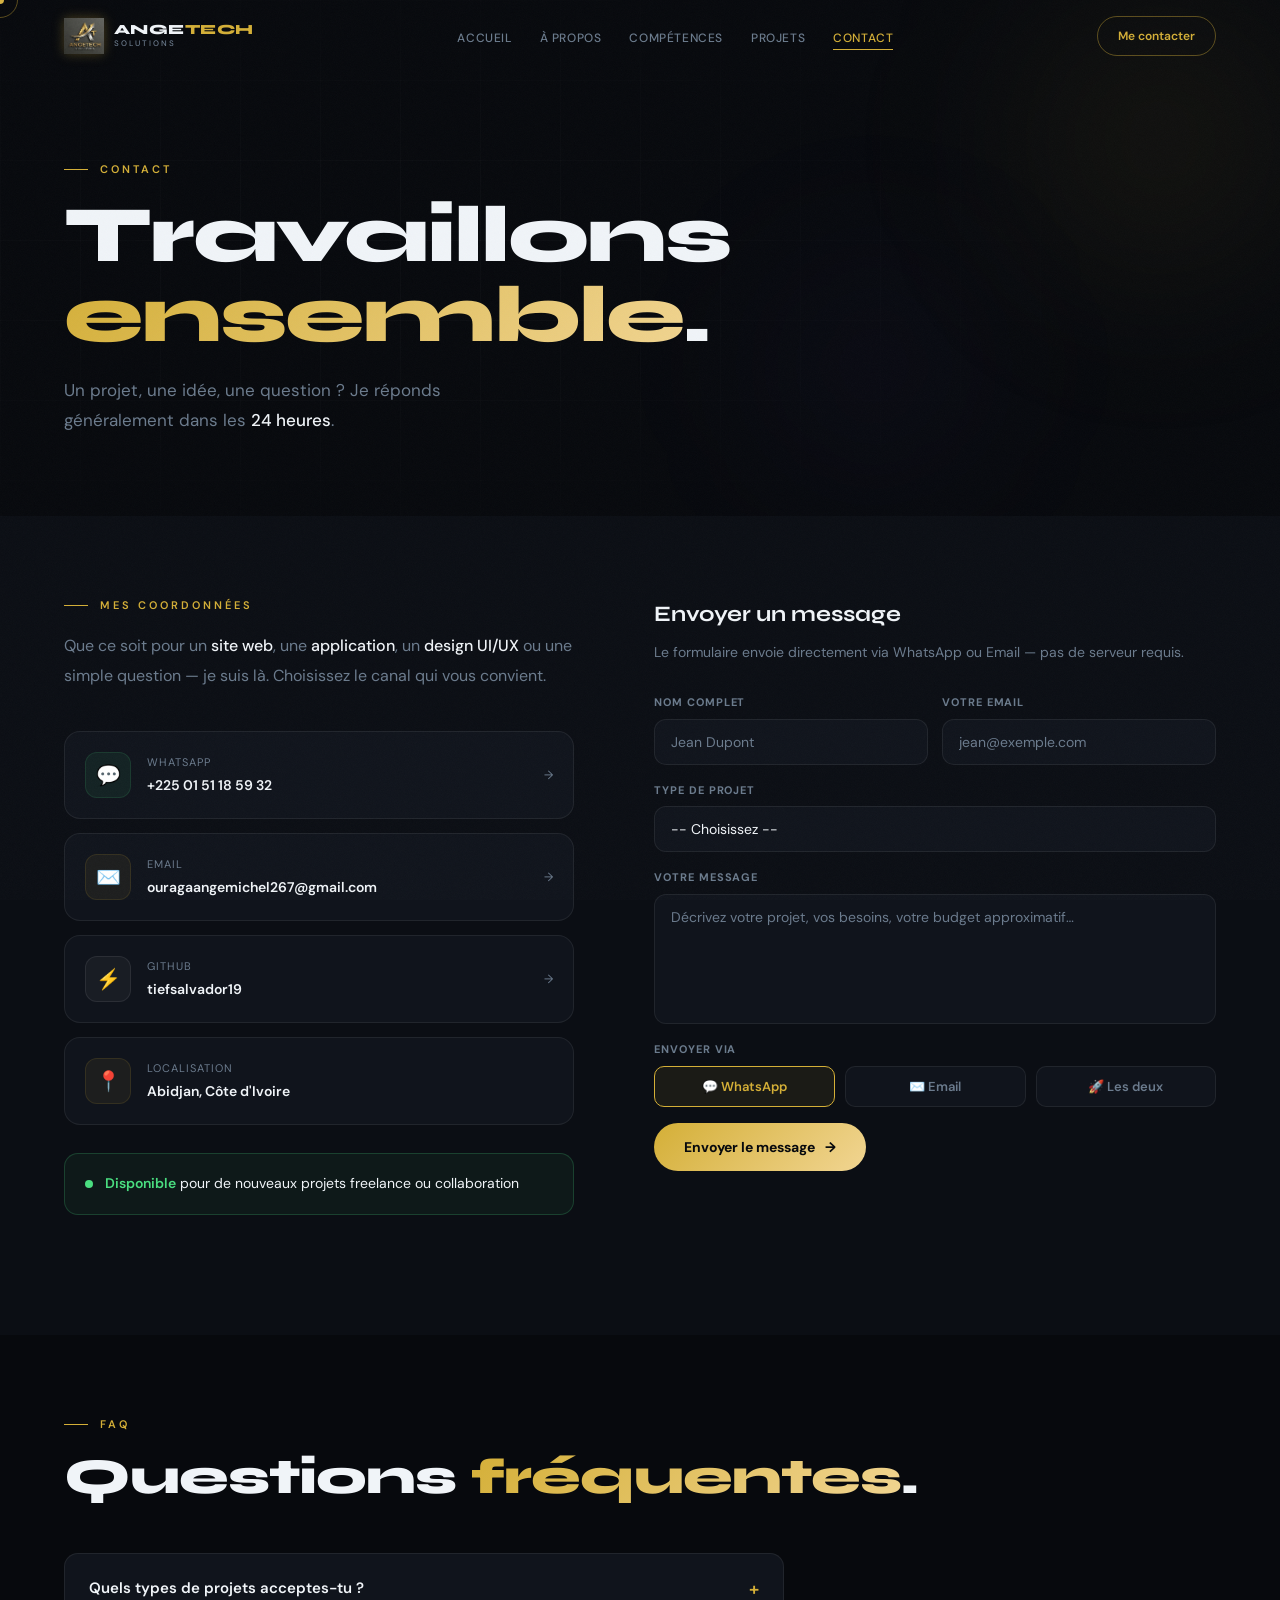
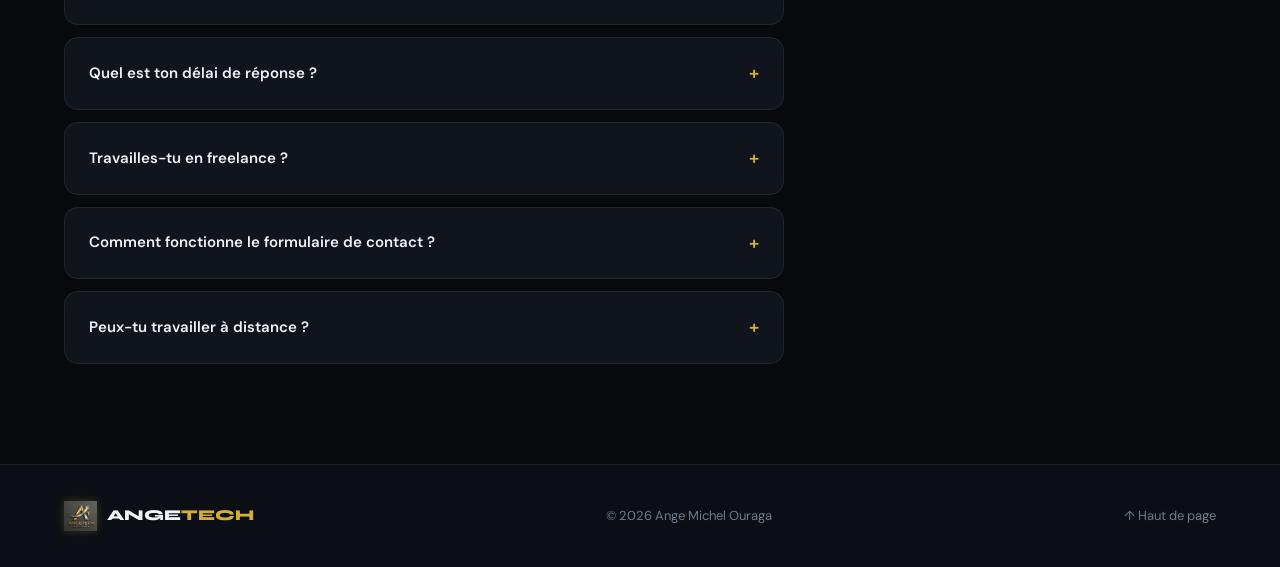
==== contact.html @ b08fa291 "Add files via upload" ====
<!DOCTYPE html>
<html lang="fr">

<head>
  <meta charset="UTF-8">
  <meta name="viewport" content="width=device-width, initial-scale=1.0">
  <title>Contact — ANGE TECH SOLUTIONS</title>
  <link rel="preconnect" href="https://fonts.googleapis.com">
  <link
    href="https://fonts.googleapis.com/css2?family=Syne:wght@400;600;700;800&family=DM+Sans:wght@300;400;500&display=swap"
    rel="stylesheet">
  <link rel="stylesheet" href="shared.css">
  <style>
    .contact-main {
      padding: 80px 5% 120px;
      background: var(--bg2)
    }

    .contact-layout {
      display: grid;
      grid-template-columns: 1fr 1.1fr;
      gap: 80px;
      align-items: start
    }

    .contact-info-txt {
      font-size: 16px;
      color: var(--muted);
      line-height: 1.9;
      margin-bottom: 40px
    }

    .contact-info-txt strong {
      color: var(--txt);
      font-weight: 500
    }

    .contact-cards {
      display: flex;
      flex-direction: column;
      gap: 14px
    }

    .contact-card {
      display: flex;
      align-items: center;
      gap: 16px;
      padding: 20px;
      background: var(--surface);
      border: 1px solid var(--border);
      border-radius: 16px;
      text-decoration: none;
      cursor: none;
      transition: border-color .3s, transform .3s var(--ease), background .3s
    }

    .contact-card:hover {
      border-color: rgba(212, 175, 55, .3);
      background: rgba(212, 175, 55, .04);
      transform: translateX(6px)
    }

    .contact-card-icon {
      width: 46px;
      height: 46px;
      border-radius: 12px;
      background: rgba(212, 175, 55, .07);
      border: 1px solid rgba(212, 175, 55, .12);
      display: flex;
      align-items: center;
      justify-content: center;
      font-size: 20px;
      flex-shrink: 0
    }

    .contact-card-icon.wa {
      background: rgba(74, 222, 128, .07);
      border-color: rgba(74, 222, 128, .12)
    }

    .contact-card-icon.gh {
      background: rgba(255, 255, 255, .04);
      border-color: rgba(255, 255, 255, .08)
    }

    .contact-card-label {
      font-size: 11px;
      text-transform: uppercase;
      letter-spacing: 1px;
      color: var(--muted);
      margin-bottom: 2px
    }

    .contact-card-value {
      font-size: 14px;
      font-weight: 600;
      color: var(--txt)
    }

    .contact-card-arrow {
      margin-left: auto;
      color: var(--muted);
      font-size: 12px;
      transition: transform .3s, color .3s
    }

    .contact-card:hover .contact-card-arrow {
      transform: translateX(4px);
      color: var(--gold)
    }

    .avail-banner {
      margin-top: 28px;
      padding: 18px 20px;
      background: rgba(74, 222, 128, .05);
      border: 1px solid rgba(74, 222, 128, .2);
      border-radius: 14px;
      display: flex;
      align-items: center;
      gap: 12px
    }

    .avail-dot {
      width: 8px;
      height: 8px;
      border-radius: 50%;
      background: #4ade80;
      flex-shrink: 0;
      animation: pulse 2s ease infinite
    }

    .avail-txt {
      font-size: 14px;
      color: var(--txt)
    }

    .avail-txt span {
      color: #4ade80;
      font-weight: 600
    }

    .form-title {
      font-family: var(--font-h);
      font-size: 22px;
      font-weight: 700;
      color: var(--txt);
      margin-bottom: 8px
    }

    .form-sub {
      font-size: 14px;
      color: var(--muted);
      margin-bottom: 28px
    }

    .contact-form {
      display: flex;
      flex-direction: column;
      gap: 16px
    }

    .form-row {
      display: grid;
      grid-template-columns: 1fr 1fr;
      gap: 14px
    }

    .form-group {
      display: flex;
      flex-direction: column;
      gap: 7px
    }

    .form-group label {
      font-size: 11px;
      font-weight: 700;
      letter-spacing: .9px;
      text-transform: uppercase;
      color: var(--muted)
    }

    .form-group input,
    .form-group textarea,
    .form-group select {
      background: var(--surface);
      border: 1px solid var(--border);
      border-radius: 12px;
      padding: 13px 16px;
      color: var(--txt);
      font-family: var(--font-b);
      font-size: 14px;
      outline: none;
      resize: none;
      -webkit-appearance: none;
      transition: border-color .3s, box-shadow .3s, background .3s
    }

    .form-group input::placeholder,
    .form-group textarea::placeholder {
      color: var(--muted)
    }

    .form-group input:focus,
    .form-group textarea:focus,
    .form-group select:focus {
      border-color: var(--gold);
      box-shadow: 0 0 0 3px rgba(212, 175, 55, .07);
      background: rgba(212, 175, 55, .015)
    }

    .form-group textarea {
      height: 130px
    }

    .form-group select option {
      background: var(--surface);
      color: var(--txt)
    }

    .send-via {
      display: flex;
      gap: 10px;
      flex-wrap: wrap
    }

    .via-btn {
      flex: 1;
      min-width: 100px;
      display: flex;
      align-items: center;
      justify-content: center;
      gap: 7px;
      padding: 11px 14px;
      border: 1px solid var(--border);
      border-radius: 10px;
      background: var(--surface);
      color: var(--muted);
      font-size: 13px;
      font-weight: 600;
      cursor: none;
      transition: all .25s;
      font-family: var(--font-b)
    }

    .via-btn.active {
      border-color: var(--gold);
      background: rgba(212, 175, 55, .08);
      color: var(--gold)
    }

    .via-btn:hover {
      border-color: rgba(212, 175, 55, .35);
      color: var(--txt)
    }

    .btn-submit {
      display: inline-flex;
      align-items: center;
      gap: 10px;
      padding: 15px 30px;
      border: none;
      background: linear-gradient(135deg, var(--gold), var(--gold2));
      color: var(--bg);
      font-family: var(--font-b);
      font-size: 14px;
      font-weight: 700;
      border-radius: 100px;
      cursor: none;
      align-self: flex-start;
      transition: transform .3s var(--ease), box-shadow .3s
    }

    .btn-submit:hover {
      transform: translateY(-3px);
      box-shadow: 0 14px 40px rgba(212, 175, 55, .35)
    }

    .btn-submit:disabled {
      opacity: .7;
      transform: none
    }

    .faq-section {
      padding: 80px 5% 100px;
      background: var(--bg)
    }

    .faq-list {
      display: flex;
      flex-direction: column;
      gap: 12px;
      margin-top: 48px;
      max-width: 720px
    }

    .faq-item {
      background: var(--surface);
      border: 1px solid var(--border);
      border-radius: 14px;
      overflow: hidden;
      transition: border-color .3s
    }

    .faq-item:hover {
      border-color: rgba(212, 175, 55, .18)
    }

    .faq-q {
      display: flex;
      align-items: center;
      justify-content: space-between;
      padding: 20px 24px;
      font-size: 15px;
      font-weight: 600;
      color: var(--txt);
      cursor: none;
      gap: 16px
    }

    .faq-icon {
      color: var(--gold);
      font-size: 18px;
      flex-shrink: 0;
      transition: transform .4s var(--ease)
    }

    .faq-item.open .faq-icon {
      transform: rotate(45deg)
    }

    .faq-a {
      max-height: 0;
      overflow: hidden;
      transition: max-height .5s var(--ease);
      padding: 0 24px
    }

    .faq-item.open .faq-a {
      max-height: 200px;
      padding-bottom: 20px
    }

    .faq-a p {
      font-size: 14px;
      color: var(--muted);
      line-height: 1.8
    }

    @media(max-width:768px) {
      .contact-layout {
        grid-template-columns: 1fr;
        gap: 48px
      }

      .form-row {
        grid-template-columns: 1fr
      }

      .send-via {
        flex-direction: column
      }
    }
  </style>
</head>

<body>
  <div id="cursor"></div>
  <div id="cursor-ring"></div>

  <nav id="navbar">
    <a href="index.html" class="logo">
      <img src="logo.png" alt="ANGE TECH SOLUTIONS" class="logo-img">
      <div>
        <div class="logo-text">ANGE<span>TECH</span></div>
        <div class="logo-sub">Solutions</div>
      </div>
    </a>
    <ul class="nav-links">
      <li><a href="index.html">Accueil</a></li>
      <li><a href="about.html">À propos</a></li>
      <li><a href="skills.html">Compétences</a></li>
      <li><a href="projects.html">Projets</a></li>
      <li><a href="contact.html" class="active">Contact</a></li>
    </ul>
    <a href="contact.html" class="nav-cta">Me contacter</a>
    <button class="hamburger" id="hamburger" aria-label="Menu"><span></span><span></span><span></span></button>
  </nav>
  <div class="mobile-menu" id="mobileMenu">
    <div class="mob-logo"><img src="logo.png" alt="ANGE TECH SOLUTIONS"></div>
    <a href="index.html">Accueil</a>
    <a href="about.html">À propos</a>
    <a href="skills.html">Compétences</a>
    <a href="projects.html">Projets</a>
    <a href="contact.html" class="active">Contact</a>
  </div>

  <section class="page-hero">
    <div class="page-hero-grid"></div>
    <div class="page-orb page-orb-1"></div>
    <div class="page-orb page-orb-2"></div>
    <p class="page-hero-label">Contact</p>
    <h1 class="page-hero-title">Travaillons<br><em>ensemble</em>.</h1>
    <p class="page-hero-sub">Un projet, une idée, une question ? Je réponds généralement dans les <strong>24
        heures</strong>.</p>
  </section>

  <section class="contact-main">
    <div class="contact-layout">
      <div>
        <p class="section-label reveal">Mes coordonnées</p>
        <p class="contact-info-txt reveal reveal-delay-1">
          Que ce soit pour un <strong>site web</strong>, une <strong>application</strong>, un <strong>design
            UI/UX</strong> ou une simple question — je suis là. Choisissez le canal qui vous convient.
        </p>
        <div class="contact-cards">
          <a href="https://wa.me/2250151185932" target="_blank" rel="noopener" class="contact-card reveal">
            <div class="contact-card-icon wa">💬</div>
            <div>
              <div class="contact-card-label">WhatsApp</div>
              <div class="contact-card-value">+225 01 51 18 59 32</div>
            </div>
            <span class="contact-card-arrow">→</span>
          </a>
          <a href="mailto:ouragaangemichel267@gmail.com" class="contact-card reveal reveal-delay-1">
            <div class="contact-card-icon">✉️</div>
            <div>
              <div class="contact-card-label">Email</div>
              <div class="contact-card-value">ouragaangemichel267@gmail.com</div>
            </div>
            <span class="contact-card-arrow">→</span>
          </a>
          <a href="https://github.com/tiefsalvador19" target="_blank" rel="noopener"
            class="contact-card reveal reveal-delay-2">
            <div class="contact-card-icon gh">⚡</div>
            <div>
              <div class="contact-card-label">GitHub</div>
              <div class="contact-card-value">tiefsalvador19</div>
            </div>
            <span class="contact-card-arrow">→</span>
          </a>
          <div class="contact-card reveal reveal-delay-3" style="cursor:default">
            <div class="contact-card-icon">📍</div>
            <div>
              <div class="contact-card-label">Localisation</div>
              <div class="contact-card-value">Abidjan, Côte d'Ivoire</div>
            </div>
          </div>
        </div>
        <div class="avail-banner reveal reveal-delay-4">
          <div class="avail-dot"></div>
          <div class="avail-txt"><span>Disponible</span> pour de nouveaux projets freelance ou collaboration</div>
        </div>
      </div>

      <div class="reveal reveal-delay-2">
        <div class="form-title">Envoyer un message</div>
        <div class="form-sub">Le formulaire envoie directement via WhatsApp ou Email — pas de serveur requis.</div>
        <form class="contact-form" id="contactForm">
          <div class="form-row">
            <div class="form-group"><label for="fname">Nom complet</label><input type="text" id="fname"
                placeholder="Jean Dupont" required></div>
            <div class="form-group"><label for="femail">Votre email</label><input type="email" id="femail"
                placeholder="jean@exemple.com" required></div>
          </div>
          <div class="form-group">
            <label for="fsujet">Type de projet</label>
            <select id="fsujet" required>
              <option value="">-- Choisissez --</option>
              <option value="Site web vitrine">Site web vitrine</option>
              <option value="Application web">Application web</option>
              <option value="Design UI/UX">Design UI/UX</option>
              <option value="Refonte de site">Refonte de site</option>
              <option value="Autre demande">Autre demande</option>
            </select>
          </div>
          <div class="form-group"><label for="fmsg">Votre message</label><textarea id="fmsg"
              placeholder="Décrivez votre projet, vos besoins, votre budget approximatif…" required></textarea></div>
          <div class="form-group">
            <label>Envoyer via</label>
            <div class="send-via">
              <button type="button" class="via-btn active" id="viaWA" onclick="selectVia('whatsapp')">💬
                WhatsApp</button>
              <button type="button" class="via-btn" id="viaEM" onclick="selectVia('email')">✉️ Email</button>
              <button type="button" class="via-btn" id="viaBOTH" onclick="selectVia('both')">🚀 Les deux</button>
            </div>
          </div>
          <button type="button" class="btn-submit" id="submitBtn" onclick="sendMessage()">Envoyer le message
            <span>→</span></button>
        </form>
      </div>
    </div>
  </section>

  <section class="faq-section">
    <p class="section-label reveal">FAQ</p>
    <h2 class="section-title reveal reveal-delay-1">Questions <em>fréquentes</em>.</h2>
    <div class="faq-list">
      <div class="faq-item reveal">
        <div class="faq-q" onclick="toggleFaq(this)">Quels types de projets acceptes-tu ? <span
            class="faq-icon">+</span></div>
        <div class="faq-a">
          <p>Sites vitrines, applications web, plateformes de gestion, landing pages, design UI/UX, refonte de sites
            existants. Je suis ouvert à tout projet web qui nécessite soin et créativité.</p>
        </div>
      </div>
      <div class="faq-item reveal reveal-delay-1">
        <div class="faq-q" onclick="toggleFaq(this)">Quel est ton délai de réponse ? <span class="faq-icon">+</span>
        </div>
        <div class="faq-a">
          <p>Je réponds en général dans les <strong>24h</strong> en semaine. Via WhatsApp, c'est souvent plus rapide —
            quelques heures seulement.</p>
        </div>
      </div>
      <div class="faq-item reveal reveal-delay-2">
        <div class="faq-q" onclick="toggleFaq(this)">Travailles-tu en freelance ? <span class="faq-icon">+</span></div>
        <div class="faq-a">
          <p>Oui, je suis disponible pour des missions freelance, des collaborations sur des projets en équipe, ou des
            stages. Contacte-moi pour discuter de ta situation.</p>
        </div>
      </div>
      <div class="faq-item reveal reveal-delay-3">
        <div class="faq-q" onclick="toggleFaq(this)">Comment fonctionne le formulaire de contact ? <span
            class="faq-icon">+</span></div>
        <div class="faq-a">
          <p>Le formulaire génère un message pré-rempli et l'ouvre dans <strong>WhatsApp</strong> ou ton <strong>client
              email</strong>. Pas de serveur requis — tu envoies toi-même depuis ton app. C'est simple et direct.</p>
        </div>
      </div>
      <div class="faq-item reveal reveal-delay-4">
        <div class="faq-q" onclick="toggleFaq(this)">Peux-tu travailler à distance ? <span class="faq-icon">+</span>
        </div>
        <div class="faq-a">
          <p>Absolument. Je travaille 100% à distance avec des clients partout en Côte d'Ivoire et en Afrique
            francophone. La communication se fait par WhatsApp, email ou visioconférence.</p>
        </div>
      </div>
    </div>
  </section>

  <footer>
    <div class="footer-logo">
      <img src="logo.png" alt="ANGE TECH SOLUTIONS">
      <div class="footer-logo-text">ANGE<span>TECH</span></div>
    </div>
    <p class="footer-copy">© 2026 Ange Michel Ouraga</p>
    <a href="#" onclick="window.scrollTo({top:0,behavior:'smooth'});return false;" class="footer-back">↑ Haut de
      page</a>
  </footer>
  <div class="toast" id="toast"></div>
  <script src="shared.js"></script>
  <script>
    function toggleFaq(el) {
      const item = el.parentElement;
      const isOpen = item.classList.contains('open');
      document.querySelectorAll('.faq-item').forEach(i => i.classList.remove('open'));
      if (!isOpen) item.classList.add('open');
    }
  </script>
</body>

</html>
---- shared.css ----
/* =============================================
   SHARED.CSS — ANGE TECH SOLUTIONS Portfolio
   Importé dans toutes les pages
============================================= */
:root {
  --bg: #07090D;
  --bg2: #0B0E14;
  --surface: #10141C;
  --border: rgba(255, 255, 255, 0.07);
  --accent: #00E5FF;
  --accent2: #7B61FF;
  --gold: #D4AF37;
  --gold2: #F1D592;
  --txt: #F0F4F8;
  --muted: #6B7B8D;
  --ease: cubic-bezier(0.16, 1, 0.3, 1);
  --font-h: 'Syne', sans-serif;
  --font-b: 'DM Sans', sans-serif;
}

*,
*::before,
*::after {
  margin: 0;
  padding: 0;
  box-sizing: border-box
}

html {
  scroll-behavior: smooth;
  overflow-x: hidden
}

body {
  background: var(--bg);
  color: var(--txt);
  font-family: var(--font-b);
  font-size: 16px;
  line-height: 1.7;
  overflow-x: hidden;
  cursor: none
}

/* CURSOR */
#cursor {
  width: 8px;
  height: 8px;
  background: var(--gold);
  border-radius: 50%;
  position: fixed;
  top: 0;
  left: 0;
  z-index: 9999;
  pointer-events: none;
  transform: translate(-50%, -50%);
  transition: width .3s var(--ease), height .3s var(--ease);
  mix-blend-mode: screen
}

#cursor-ring {
  width: 36px;
  height: 36px;
  border: 1px solid rgba(212, 175, 55, .4);
  border-radius: 50%;
  position: fixed;
  top: 0;
  left: 0;
  z-index: 9998;
  pointer-events: none;
  transform: translate(-50%, -50%);
  transition: width .4s var(--ease), height .4s var(--ease), opacity .3s
}

body:has(a:hover) #cursor,
body:has(button:hover) #cursor {
  width: 18px;
  height: 18px
}

body:has(a:hover) #cursor-ring,
body:has(button:hover) #cursor-ring {
  width: 60px;
  height: 60px;
  opacity: .5
}

/* GRAIN */
body::before {
  content: '';
  position: fixed;
  inset: 0;
  z-index: 9990;
  pointer-events: none;
  opacity: .03;
  background-image: url("data:image/svg+xml,%3Csvg viewBox='0 0 256 256' xmlns='http://www.w3.org/2000/svg'%3E%3Cfilter id='n'%3E%3CfeTurbulence type='fractalNoise' baseFrequency='.9' numOctaves='4' stitchTiles='stitch'/%3E%3C/filter%3E%3Crect width='100%25' height='100%25' filter='url(%23n)'/%3E%3C/svg%3E");
  background-size: 180px
}

/* NAV */
nav {
  position: fixed;
  top: 0;
  left: 0;
  right: 0;
  z-index: 1000;
  display: flex;
  align-items: center;
  justify-content: space-between;
  padding: 16px 5%;
  transition: background .5s var(--ease), padding .4s var(--ease)
}

nav.scrolled {
  background: rgba(7, 9, 13, .95);
  backdrop-filter: blur(24px) saturate(1.6);
  padding: 10px 5%;
  border-bottom: 1px solid var(--border)
}

/* LOGO avec image */
.logo {
  display: flex;
  align-items: center;
  gap: 10px;
  text-decoration: none;
  flex-shrink: 0
}

.logo-img {
  height: 36px;
  width: auto;
  object-fit: contain;
  filter: drop-shadow(0 0 6px rgba(212, 175, 55, .3));
  transition: filter .3s
}

.logo:hover .logo-img {
  filter: drop-shadow(0 0 12px rgba(212, 175, 55, .5))
}

.logo-text {
  font-family: var(--font-h);
  font-size: 14px;
  font-weight: 800;
  color: var(--txt);
  letter-spacing: .5px;
  line-height: 1.1
}

.logo-text span {
  color: var(--gold)
}

.logo-sub {
  font-size: 8px;
  font-weight: 500;
  letter-spacing: 2px;
  text-transform: uppercase;
  color: var(--muted)
}

.nav-links {
  display: flex;
  gap: 28px;
  list-style: none
}

.nav-links a {
  font-size: 12px;
  font-weight: 500;
  letter-spacing: .6px;
  text-transform: uppercase;
  text-decoration: none;
  color: var(--muted);
  transition: color .3s;
  position: relative
}

.nav-links a::after {
  content: '';
  position: absolute;
  bottom: -4px;
  left: 0;
  right: 100%;
  height: 1px;
  background: var(--gold);
  transition: right .4s var(--ease)
}

.nav-links a:hover,
.nav-links a.active {
  color: var(--txt)
}

.nav-links a:hover::after,
.nav-links a.active::after {
  right: 0
}

.nav-links a.active {
  color: var(--gold)
}

.nav-cta {
  font-size: 12px;
  font-weight: 600;
  padding: 9px 20px;
  border: 1px solid rgba(212, 175, 55, .4);
  border-radius: 100px;
  color: var(--gold);
  text-decoration: none;
  transition: background .3s, color .3s, border-color .3s, box-shadow .3s
}

.nav-cta:hover {
  background: var(--gold);
  color: var(--bg);
  border-color: var(--gold);
  box-shadow: 0 0 20px rgba(212, 175, 55, .3)
}

.hamburger {
  display: none;
  flex-direction: column;
  gap: 5px;
  background: none;
  border: none;
  cursor: none;
  padding: 4px
}

.hamburger span {
  display: block;
  width: 24px;
  height: 1.5px;
  background: var(--txt);
  border-radius: 2px;
  transition: transform .4s var(--ease), opacity .3s
}

.hamburger.open span:nth-child(1) {
  transform: translateY(6.5px) rotate(45deg)
}

.hamburger.open span:nth-child(2) {
  opacity: 0
}

.hamburger.open span:nth-child(3) {
  transform: translateY(-6.5px) rotate(-45deg)
}

.mobile-menu {
  display: none;
  position: fixed;
  inset: 0;
  z-index: 999;
  background: rgba(7, 9, 13, .98);
  backdrop-filter: blur(20px);
  flex-direction: column;
  align-items: center;
  justify-content: center;
  gap: 36px;
  opacity: 0;
  transition: opacity .4s var(--ease)
}

.mobile-menu.open {
  opacity: 1
}

.mobile-menu .mob-logo {
  margin-bottom: 20px
}

.mobile-menu .mob-logo img {
  height: 50px;
  filter: drop-shadow(0 0 10px rgba(212, 175, 55, .4))
}

.mobile-menu a {
  font-family: var(--font-h);
  font-size: 28px;
  font-weight: 700;
  color: var(--txt);
  text-decoration: none;
  transition: color .3s
}

.mobile-menu a:hover,
.mobile-menu a.active {
  color: var(--gold)
}

/* FOOTER */
footer {
  background: var(--bg2);
  border-top: 1px solid var(--border);
  padding: 36px 5%;
  display: flex;
  align-items: center;
  justify-content: space-between;
  flex-wrap: wrap;
  gap: 16px
}

.footer-logo {
  display: flex;
  align-items: center;
  gap: 10px
}

.footer-logo img {
  height: 30px;
  width: auto;
  filter: drop-shadow(0 0 4px rgba(212, 175, 55, .25))
}

.footer-logo-text {
  font-family: var(--font-h);
  font-size: 15px;
  font-weight: 800;
  color: var(--txt)
}

.footer-logo-text span {
  color: var(--gold)
}

.footer-copy {
  font-size: 13px;
  color: var(--muted)
}

.footer-back {
  font-size: 13px;
  color: var(--muted);
  text-decoration: none;
  cursor: none;
  transition: color .3s
}

.footer-back:hover {
  color: var(--gold)
}

/* PAGE HERO (pages internes) */
.page-hero {
  padding: 160px 5% 80px;
  position: relative;
  overflow: hidden;
  background: var(--bg)
}

.page-hero-grid {
  position: absolute;
  inset: 0;
  pointer-events: none;
  background-image: linear-gradient(rgba(255, 255, 255, .02) 1px, transparent 1px), linear-gradient(90deg, rgba(255, 255, 255, .02) 1px, transparent 1px);
  background-size: 80px 80px;
  mask-image: radial-gradient(ellipse 70% 70% at 30% 50%, black 20%, transparent 100%)
}

.page-hero-label {
  font-size: 11px;
  font-weight: 600;
  letter-spacing: 3px;
  text-transform: uppercase;
  color: var(--gold);
  margin-bottom: 16px;
  display: flex;
  align-items: center;
  gap: 12px;
  opacity: 0;
  transform: translateY(20px);
  animation: revealUp .8s var(--ease) .1s forwards
}

.page-hero-label::before {
  content: '';
  width: 24px;
  height: 1px;
  background: var(--gold)
}

.page-hero-title {
  font-family: var(--font-h);
  font-size: clamp(44px, 7vw, 80px);
  font-weight: 800;
  line-height: 1;
  letter-spacing: -2px;
  margin-bottom: 20px;
  opacity: 0;
  transform: translateY(30px);
  animation: revealUp 1s var(--ease) .25s forwards
}

.page-hero-title em {
  font-style: normal;
  background: linear-gradient(135deg, var(--gold), var(--gold2));
  -webkit-background-clip: text;
  -webkit-text-fill-color: transparent;
  background-clip: text
}

.page-hero-sub {
  font-size: 17px;
  color: var(--muted);
  max-width: 480px;
  line-height: 1.8;
  opacity: 0;
  transform: translateY(20px);
  animation: revealUp .9s var(--ease) .4s forwards
}

.page-hero-sub strong {
  color: var(--txt);
  font-weight: 500
}

.page-orb {
  position: absolute;
  border-radius: 50%;
  filter: blur(90px);
  pointer-events: none;
  animation: orbFloat 14s ease-in-out infinite
}

.page-orb-1 {
  width: 400px;
  height: 400px;
  right: -80px;
  top: -60px;
  background: radial-gradient(circle, rgba(212, 175, 55, .1) 0%, transparent 70%)
}

.page-orb-2 {
  width: 300px;
  height: 300px;
  right: 20%;
  bottom: 0;
  background: radial-gradient(circle, rgba(123, 97, 255, .07) 0%, transparent 70%);
  animation-delay: -6s
}

/* SECTIONS */
.section {
  padding: 100px 5%;
  position: relative
}

.section-label {
  font-size: 11px;
  font-weight: 600;
  letter-spacing: 3px;
  text-transform: uppercase;
  color: var(--gold);
  margin-bottom: 16px;
  display: flex;
  align-items: center;
  gap: 12px
}

.section-label::before {
  content: '';
  width: 24px;
  height: 1px;
  background: var(--gold)
}

.section-title {
  font-family: var(--font-h);
  font-size: clamp(30px, 4.5vw, 50px);
  font-weight: 800;
  line-height: 1.1;
  letter-spacing: -1px;
  margin-bottom: 20px
}

.section-title em {
  font-style: normal;
  background: linear-gradient(135deg, var(--gold), var(--gold2));
  -webkit-background-clip: text;
  -webkit-text-fill-color: transparent;
  background-clip: text
}

.section-sub {
  font-size: 16px;
  color: var(--muted);
  line-height: 1.8;
  margin-bottom: 56px
}

/* REVEAL */
.reveal {
  opacity: 0;
  transform: translateY(40px);
  transition: opacity .9s var(--ease), transform .9s var(--ease)
}

.reveal.visible {
  opacity: 1;
  transform: translateY(0)
}

.reveal-delay-1 {
  transition-delay: .1s
}

.reveal-delay-2 {
  transition-delay: .22s
}

.reveal-delay-3 {
  transition-delay: .36s
}

.reveal-delay-4 {
  transition-delay: .5s
}

.reveal-delay-5 {
  transition-delay: .64s
}

/* BUTTONS */
.btn-primary {
  display: inline-flex;
  align-items: center;
  gap: 10px;
  padding: 15px 30px;
  background: linear-gradient(135deg, var(--gold), var(--gold2));
  color: var(--bg);
  font-family: var(--font-b);
  font-size: 14px;
  font-weight: 700;
  border-radius: 100px;
  text-decoration: none;
  cursor: none;
  transition: transform .3s var(--ease), box-shadow .3s
}

.btn-primary:hover {
  transform: translateY(-3px);
  box-shadow: 0 12px 40px rgba(212, 175, 55, .35);
  color: var(--bg)
}

.btn-primary .arrow {
  width: 18px;
  height: 18px;
  border: 1.5px solid rgba(0, 0, 0, .3);
  border-radius: 50%;
  display: flex;
  align-items: center;
  justify-content: center;
  font-size: 10px;
  transition: transform .3s var(--ease)
}

.btn-primary:hover .arrow {
  transform: rotate(45deg)
}

.btn-ghost {
  display: inline-flex;
  align-items: center;
  gap: 8px;
  padding: 15px 30px;
  border: 1px solid var(--border);
  color: var(--txt);
  font-family: var(--font-b);
  font-size: 14px;
  font-weight: 500;
  border-radius: 100px;
  text-decoration: none;
  cursor: none;
  transition: background .3s, border-color .3s, transform .3s var(--ease)
}

.btn-ghost:hover {
  background: rgba(255, 255, 255, .05);
  border-color: rgba(255, 255, 255, .2);
  transform: translateY(-3px);
  color: var(--txt)
}

/* CTA BAND */
.cta-band {
  padding: 80px 5%;
  background: var(--bg);
  display: flex;
  align-items: center;
  justify-content: space-between;
  flex-wrap: wrap;
  gap: 32px;
  border-top: 1px solid var(--border)
}

/* TOAST */
.toast {
  position: fixed;
  bottom: 32px;
  right: 32px;
  z-index: 9995;
  display: flex;
  align-items: center;
  gap: 12px;
  padding: 16px 22px;
  border-radius: 14px;
  font-size: 14px;
  font-weight: 600;
  box-shadow: 0 16px 40px rgba(0, 0, 0, .4);
  transform: translateY(100px);
  opacity: 0;
  transition: transform .5s var(--ease), opacity .4s;
  pointer-events: none
}

.toast.show {
  transform: translateY(0);
  opacity: 1
}

.toast.success {
  background: #065F46;
  color: #6EE7B7;
  border: 1px solid #047857
}

.toast.info {
  background: #1E3A5F;
  color: #7DD3FC;
  border: 1px solid #1D4ED8
}

/* ANIMATIONS */
@keyframes orbFloat {

  0%,
  100% {
    transform: translateY(0) scale(1)
  }

  33% {
    transform: translateY(-28px) scale(1.04)
  }

  66% {
    transform: translateY(14px) scale(.97)
  }
}

@keyframes revealUp {
  to {
    opacity: 1;
    transform: translateY(0)
  }
}

@keyframes pulse {

  0%,
  100% {
    box-shadow: 0 0 0 0 rgba(212, 175, 55, .4)
  }

  50% {
    box-shadow: 0 0 0 6px rgba(212, 175, 55, 0)
  }
}

@keyframes spin {
  to {
    transform: rotate(360deg)
  }
}

@keyframes shimmer {
  0% {
    background-position: 200% 0
  }

  100% {
    background-position: -200% 0
  }
}

@keyframes goldGlow {

  0%,
  100% {
    filter: drop-shadow(0 0 4px rgba(212, 175, 55, .3))
  }

  50% {
    filter: drop-shadow(0 0 14px rgba(212, 175, 55, .6))
  }
}

/* RESPONSIVE */
@media(max-width:1024px) {
  .page-hero-title {
    font-size: clamp(38px, 6vw, 60px)
  }
}

@media(max-width:768px) {

  .nav-links,
  .nav-cta {
    display: none
  }

  .hamburger {
    display: flex
  }

  .mobile-menu {
    display: flex
  }

  .section {
    padding: 70px 5%
  }

  .page-hero {
    padding: 130px 5% 60px
  }

  footer {
    flex-direction: column;
    text-align: center
  }

  .footer-logo {
    justify-content: center
  }

  .cta-band {
    flex-direction: column;
    text-align: center
  }
}

@media(max-width:480px) {

  .btn-primary,
  .btn-ghost {
    width: 100%;
    justify-content: center
  }
}
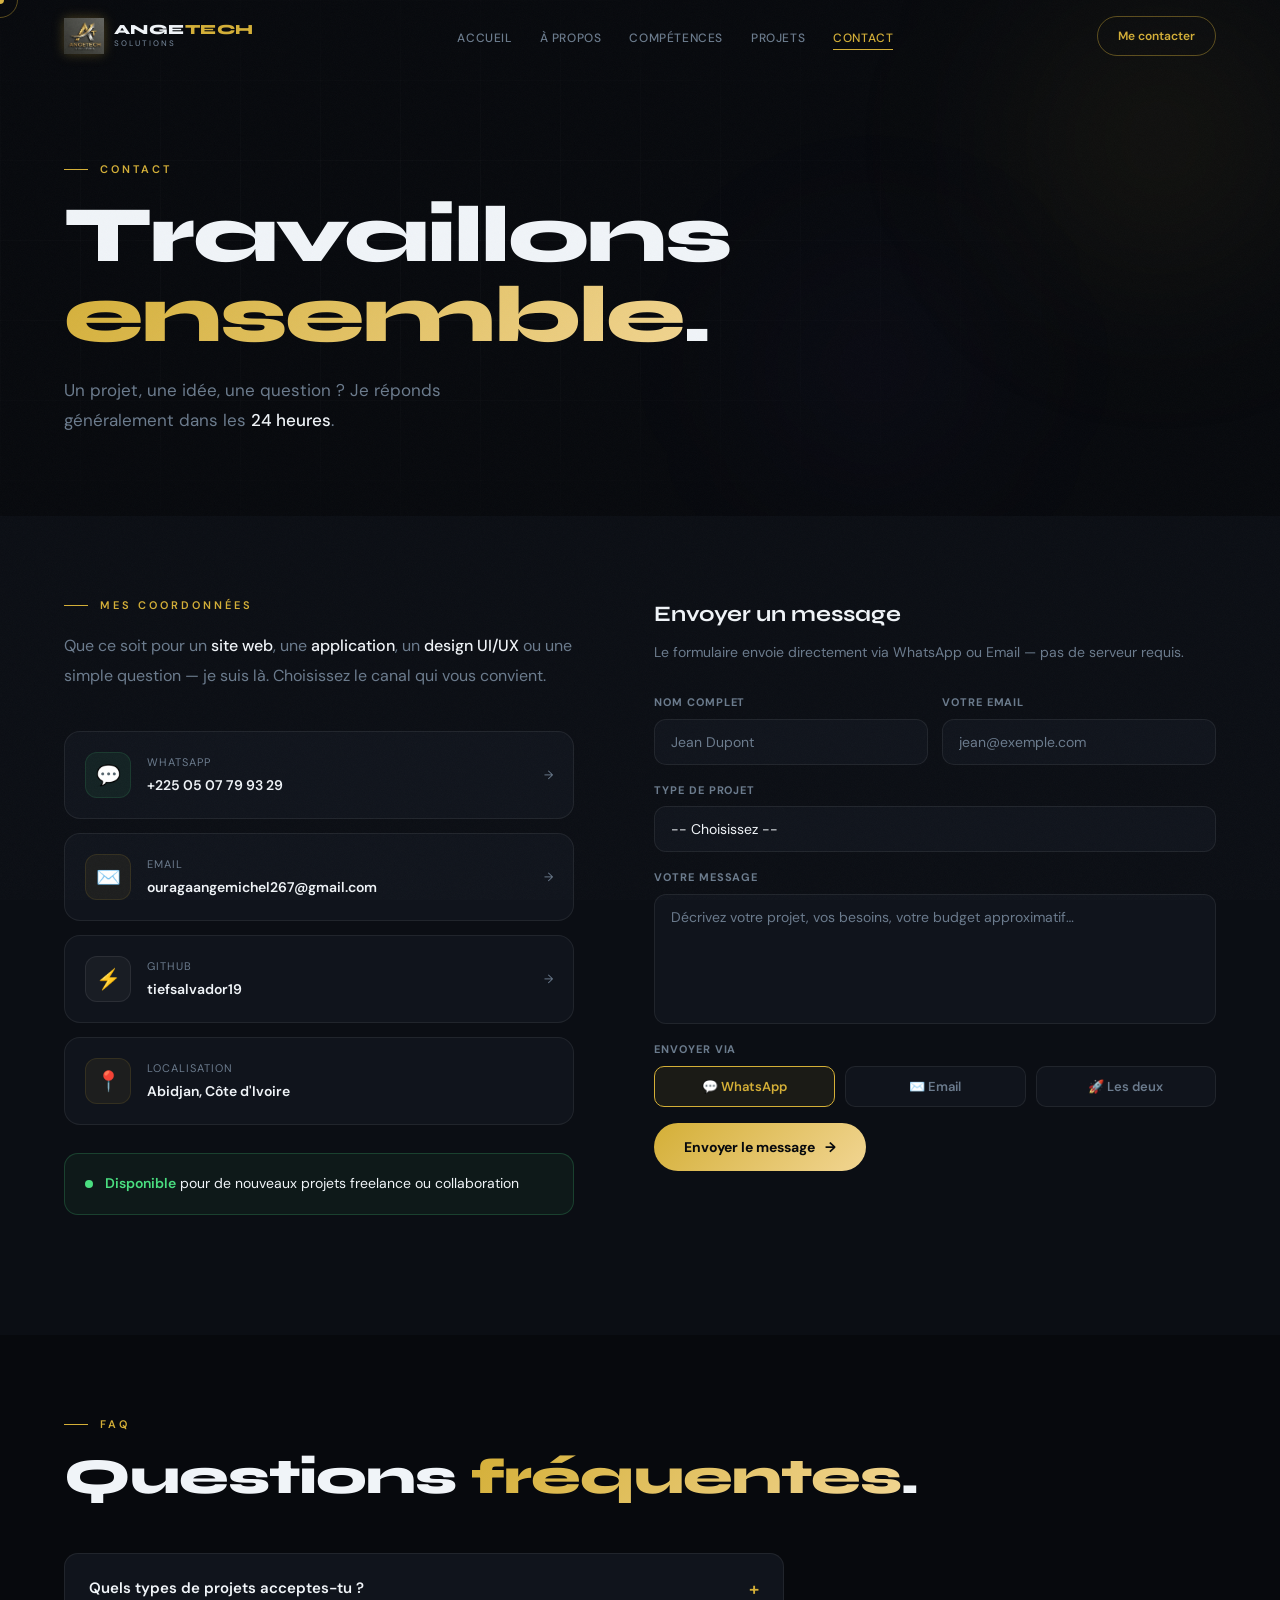
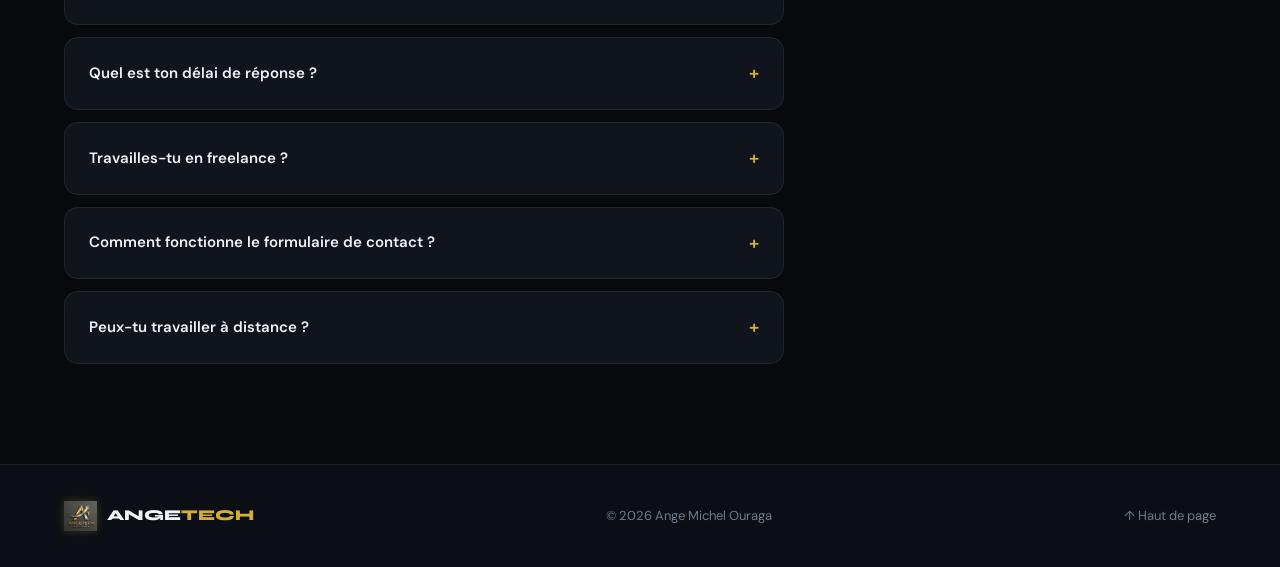
==== commit 34ea2e0c: "Update WhatsApp contact number in contact.html" ====
--- a/contact.html
+++ b/contact.html
@@ -413,11 +413,11 @@
             UI/UX</strong> ou une simple question — je suis là. Choisissez le canal qui vous convient.
         </p>
         <div class="contact-cards">
-          <a href="https://wa.me/2250151185932" target="_blank" rel="noopener" class="contact-card reveal">
+          <a href="https://wa.me/2250507799329" target="_blank" rel="noopener" class="contact-card reveal">
             <div class="contact-card-icon wa">💬</div>
             <div>
               <div class="contact-card-label">WhatsApp</div>
-              <div class="contact-card-value">+225 01 51 18 59 32</div>
+              <div class="contact-card-value">+225 05 07 79 93 29</div>
             </div>
             <span class="contact-card-arrow">→</span>
           </a>
@@ -558,4 +558,4 @@
   </script>
 </body>
 
-</html>+</html>
